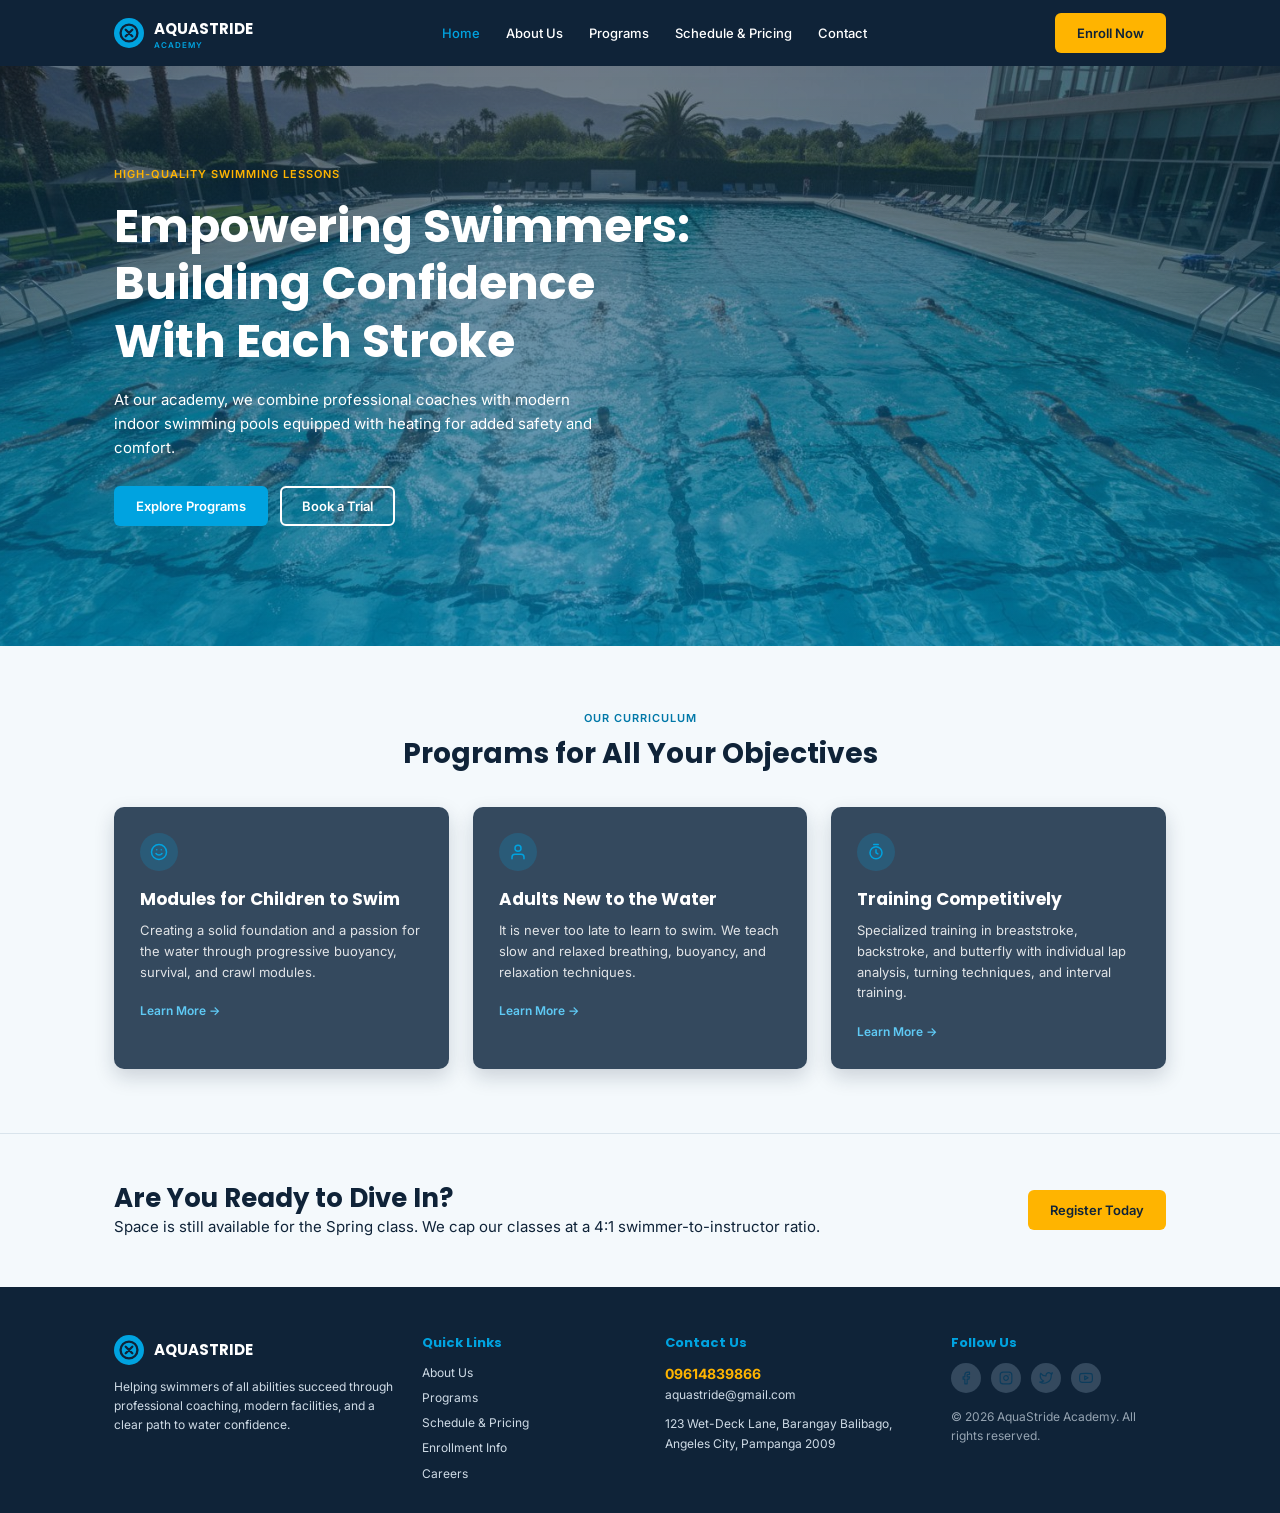
==== index.html @ 5340337c "Build home page" ====
<!DOCTYPE html>
<html lang="en">

<head>
    <meta charset="UTF-8">
    <meta name="viewport" content="width=device-width, initial-scale=1.0">
    <title>Home | AquaStride Academy</title>
    <link rel="icon" href="images/logo.svg">

    <!-- Fonts -->
    <link rel="preconnect" href="https://fonts.googleapis.com">
    <link rel="stylesheet" href="https://fonts.googleapis.com/css2?family=Inter:wght@400;500;600&family=Poppins:wght@600;700&display=swap">

    <!-- Styles -->
    <link rel="stylesheet" href="css/style.css">
</head>

<body>

    <!-- Header and navigation -->
    <header class="site-header">
        <nav class="nav-bar" id="siteNav" aria-label="Main navigation">
            <a class="brand" href="index.html">
                <img src="images/logo.svg" alt="AquaStride Academy logo">
                <span class="brand-text">AQUASTRIDE<small>ACADEMY</small></span>
            </a>

            <button class="menu-button" type="button" aria-expanded="false"
                aria-controls="navList" aria-label="Open menu">
                <span class="menu-line"></span>
                <span class="menu-line"></span>
                <span class="menu-line"></span>
            </button>

            <ul class="nav-list" id="navList">
                <li><a class="nav-link active" href="index.html" aria-current="page">Home</a></li>
                <li><a class="nav-link" href="about.html">About Us</a></li>
                <li><a class="nav-link" href="programs.html">Programs</a></li>
                <li><a class="nav-link" href="schedule.html">Schedule &amp; Pricing</a></li>
                <li><a class="nav-link" href="contact.html">Contact</a></li>
            </ul>

            <a class="btn btn-yellow nav-enroll" href="contact.html">Enroll Now</a>
        </nav>
    </header>

    <main class="page">

        <!-- Home / landing section -->
        <section class="hero" id="home">
            <div class="wrapper">
                <p class="hero-tag">High-quality swimming lessons</p>
                <h1>Empowering Swimmers: Building Confidence With Each Stroke</h1>
                <p class="hero-subtitle">At our academy, we combine professional coaches with modern indoor swimming pools equipped with heating for added safety and comfort.</p>

                <div class="hero-buttons">
                    <a class="btn" href="programs.html">Explore Programs</a>
                    <a class="btn btn-outline" href="contact.html">Book a Trial</a>
                </div>
            </div>
        </section>

        <!-- Programs preview -->
        <section class="section" id="programs">
            <div class="wrapper">
                <p class="eyebrow" style="text-align: center;">Our curriculum</p>
                <h2 class="section-title">Programs for All Your Objectives</h2>

                <div class="card-grid">
                    <article class="program-card">
                        <div class="program-icon"><img src="images/icons/kids.svg" alt=""></div>
                        <h3>Modules for Children to Swim</h3>
                        <p>Creating a solid foundation and a passion for the water through progressive buoyancy, survival, and crawl modules.</p>
                        <a href="programs.html">Learn More →</a>
                    </article>

                    <article class="program-card">
                        <div class="program-icon"><img src="images/icons/adult.svg" alt=""></div>
                        <h3>Adults New to the Water</h3>
                        <p>It is never too late to learn to swim. We teach slow and relaxed breathing, buoyancy, and relaxation techniques.</p>
                        <a href="programs.html">Learn More →</a>
                    </article>

                    <article class="program-card">
                        <div class="program-icon"><img src="images/icons/timer.svg" alt=""></div>
                        <h3>Training Competitively</h3>
                        <p>Specialized training in breaststroke, backstroke, and butterfly with individual lap analysis, turning techniques, and interval training.</p>
                        <a href="programs.html">Learn More →</a>
                    </article>
                </div>
            </div>
        </section>

        <!-- Call to action -->
        <section class="cta">
            <div class="wrapper cta-inner">
                <div>
                    <h2>Are You Ready to Dive In?</h2>
                    <p>Space is still available for the Spring class. We cap our classes at a 4:1 swimmer-to-instructor ratio.</p>
                </div>
                <a class="btn btn-yellow" href="contact.html">Register Today</a>
            </div>
        </section>

    </main>

    <!-- Footer -->
    <footer class="site-footer">
        <div class="wrapper footer-grid">
            <div>
                <div class="brand footer-brand">
                    <img src="images/logo.svg" alt="AquaStride Academy logo">
                    AQUASTRIDE
                </div>
                <p>Helping swimmers of all abilities succeed through professional coaching, modern facilities, and a clear path to water confidence.</p>
            </div>

            <div>
                <h2 class="footer-heading">Quick Links</h2>
                <nav aria-label="Footer links">
                    <ul class="footer-links">
                        <li><a href="about.html">About Us</a></li>
                        <li><a href="programs.html">Programs</a></li>
                        <li><a href="schedule.html">Schedule &amp; Pricing</a></li>
                        <li><a href="contact.html">Enrollment Info</a></li>
                        <li><a href="contact.html">Careers</a></li>
                    </ul>
                </nav>
            </div>

            <div>
                <h2 class="footer-heading">Contact Us</h2>
                <address>
                    <p><a class="footer-phone" href="tel:09614839866">09614839866</a></p>
                    <p><a href="mailto:aquastride@gmail.com">aquastride@gmail.com</a></p>
                    <p class="footer-address">123 Wet-Deck Lane, Barangay Balibago, Angeles City, Pampanga 2009</p>
                </address>
            </div>

            <div>
                <h2 class="footer-heading">Follow Us</h2>
                <ul class="social-list">
                    <li><a class="social-link" href="https://www.facebook.com/" target="_blank" rel="noopener noreferrer" aria-label="Facebook"><img src="images/icons/facebook-dark.svg" alt=""></a></li>
                    <li><a class="social-link" href="https://www.instagram.com/" target="_blank" rel="noopener noreferrer" aria-label="Instagram"><img src="images/icons/instagram-dark.svg" alt=""></a></li>
                    <li><a class="social-link" href="https://twitter.com/" target="_blank" rel="noopener noreferrer" aria-label="Twitter"><img src="images/icons/twitter-dark.svg" alt=""></a></li>
                    <li><a class="social-link" href="https://www.youtube.com/" target="_blank" rel="noopener noreferrer" aria-label="YouTube"><img src="images/icons/youtube-dark.svg" alt=""></a></li>
                </ul>
                <p class="copyright">© 2026 AquaStride Academy. All rights reserved.</p>
            </div>
        </div>
    </footer>

</body>

</html>
---- css/style.css ----
/* AquaStride Academy - main stylesheet */

/* Variables */
:root {
    --navyColor: #0f2338;
    --blueColor: #00a3e0;
    --yellowColor: #ffb400;
    --lightColor: #f4f9fc;
    --slateColor: #34495e;
    --textColor: #0f2338;
    --grayColor: #5b6b7b;
    --lineColor: #d9e4ec;
    --blueTextColor: #0078a8;   /* darker blue so text is easier to read on light backgrounds */
    --lightBlueColor: #5fcaf5;  /* lighter blue for links on dark cards */
    --headingFont: "Poppins", Arial, sans-serif;
    --bodyFont: "Inter", Arial, sans-serif;
}


/* Base styles */
* {
    box-sizing: border-box;
}

html {
    scroll-behavior: smooth;
}


body {
    margin: 0;
    color: var(--textColor);
    background-color: var(--lightColor);
    font: 15px/1.6 var(--bodyFont);
}

h1,
h2,
h3,
h4 {
    margin: 0;
    font-family: var(--headingFont);
    line-height: 1.25;
}

p,
ul,
ol {
    margin: 0;
    padding: 0;
}

figure,
address {
    margin: 0;
    font-style: normal;
}

ul,
ol {
    list-style: none;
}

a {
    color: inherit;
    text-decoration: none;
}

img {
    max-width: 100%;
    display: block;
}

:focus-visible {
    outline: 3px solid var(--yellowColor);
    outline-offset: 3px;
}

.wrapper {
    max-width: 1100px;
    margin: 0 auto;
    padding: 0 24px;
}

.section {
    padding: 64px 0;
}

.eyebrow {
    color: var(--blueTextColor);
    font-size: 11px;
    font-weight: 600;
    letter-spacing: 1px;
    text-transform: uppercase;
}

.section-title {
    margin: 8px 0 36px;
    font-size: 28px;
    text-align: center;
}

.sub-title {
    margin: 44px 0 18px;
    font-size: 19px;
}

.card-grid {
    display: grid;
    grid-template-columns: repeat(3, 1fr);
    gap: 24px;
}

.card {
    padding: 20px;
    background: #fff;
    border-radius: 10px;
    box-shadow: 0 2px 10px rgba(15, 35, 56, 0.08);
}


/* Buttons */
.btn {
    display: inline-block;
    padding: 10px 20px;
    border: 2px solid transparent;
    border-radius: 6px;
    background: var(--blueColor);
    color: #fff;
    font: 600 13px var(--bodyFont);
    text-align: center;
    cursor: pointer;
}

.btn-yellow {
    background: var(--yellowColor);
    color: var(--navyColor);
}

.btn-outline {
    background: transparent;
    border-color: #fff;
}

.btn-dark {
    background: #fff;
    border-color: var(--navyColor);
    color: var(--navyColor);
}


/* Header and Navigation */
.site-header {
    position: sticky;
    top: 0;
    z-index: 10;
    background: var(--navyColor);
    color: #fff;
}

.nav-bar {
    max-width: 1100px;
    height: 66px;
    margin: 0 auto;
    padding: 0 24px;
    display: flex;
    align-items: center;
    justify-content: space-between;
    gap: 16px;
}

.brand {
    display: flex;
    align-items: center;
    gap: 10px;
    font: 700 15px var(--headingFont);
}

.brand img {
    width: 30px;
    height: 30px;
}

.brand-text small {
    display: block;
    color: var(--blueColor);
    font: 600 8px var(--bodyFont);
    letter-spacing: 1px;
}

.nav-list {
    display: flex;
    gap: 26px;
}

.nav-link {
    font-size: 13px;
    font-weight: 500;
}

.nav-link:hover,
.nav-link.active {
    color: var(--blueColor);
}

.menu-button {
    display: none;
    padding: 8px;
    background: none;
    border: 0;
    cursor: pointer;
}

.menu-line {
    display: block;
    width: 22px;
    height: 2px;
    margin: 5px 0;
    background: #fff;
}


/* Home hero */
.hero {
    padding: 100px 0 120px;
    color: #fff;
    background:
        linear-gradient(rgba(15, 35, 56, 0.55), rgba(0, 110, 160, 0.65)),
        url("../images/home-hero.jpg") center / cover;
}

.hero-tag {
    color: var(--yellowColor);
    font-size: 11px;
    font-weight: 600;
    letter-spacing: 1px;
    text-transform: uppercase;
}

.hero h1 {
    max-width: 580px;
    margin: 14px 0 18px;
    font-size: 46px;
}

.hero-subtitle {
    max-width: 480px;
}

.hero-buttons {
    display: flex;
    gap: 12px;
    margin-top: 26px;
}


/* Home - program cards */
.program-card {
    padding: 26px;
    background: var(--slateColor);
    color: #fff;
    border-radius: 10px;
    box-shadow: 0 8px 20px rgba(15, 35, 56, 0.18);
}

.program-icon {
    width: 38px;
    height: 38px;
    margin-bottom: 18px;
    display: flex;
    align-items: center;
    justify-content: center;
    background: rgba(0, 163, 224, 0.2);
    border-radius: 50%;
}

.program-icon img {
    width: 18px;
    height: 18px;
}

.program-card h3 {
    margin-bottom: 10px;
    font-size: 17px;
}

.program-card p {
    margin-bottom: 16px;
    font-size: 13px;
    opacity: 0.85;
}

.program-card a {
    color: var(--lightBlueColor);
    font-size: 12px;
    font-weight: 600;
}


/* Home - call to action */
.cta {
    border-top: 1px solid var(--lineColor);
}

.cta-inner {
    display: flex;
    align-items: center;
    justify-content: space-between;
    gap: 20px;
    padding-top: 48px;
    padding-bottom: 48px;
}

.cta h2 {
    font-size: 26px;
}


/* Social icons */
.social-list {
    display: flex;
    gap: 10px;
}

.social-link {
    width: 30px;
    height: 30px;
    display: flex;
    align-items: center;
    justify-content: center;
    background: var(--slateColor);
    border-radius: 50%;
}

.social-link img {
    width: 14px;
    height: 14px;
}

/* outlined version used on the contact page */
.social-list-outline .social-link {
    background: transparent;
    border: 1.5px solid var(--blueColor);
}


/* Footer */
.site-footer {
    padding: 48px 0 24px;
    background: var(--navyColor);
    color: #cfdbe6;
    font-size: 12px;
}

.footer-grid {
    display: grid;
    grid-template-columns: 1.3fr 1fr 1.2fr 1fr;
    gap: 28px;
}

.footer-brand {
    margin-bottom: 12px;
    color: #fff;
}

.footer-heading {
    margin-bottom: 12px;
    color: var(--blueColor);
    font-size: 13px;
}

.footer-links li {
    margin-bottom: 6px;
}

.footer-links a:hover {
    color: var(--blueColor);
}

.footer-phone {
    color: var(--yellowColor);
    font-size: 14px;
    font-weight: 700;
}

.footer-address {
    margin-top: 10px;
}

.copyright {
    margin-top: 14px;
    opacity: 0.7;
}
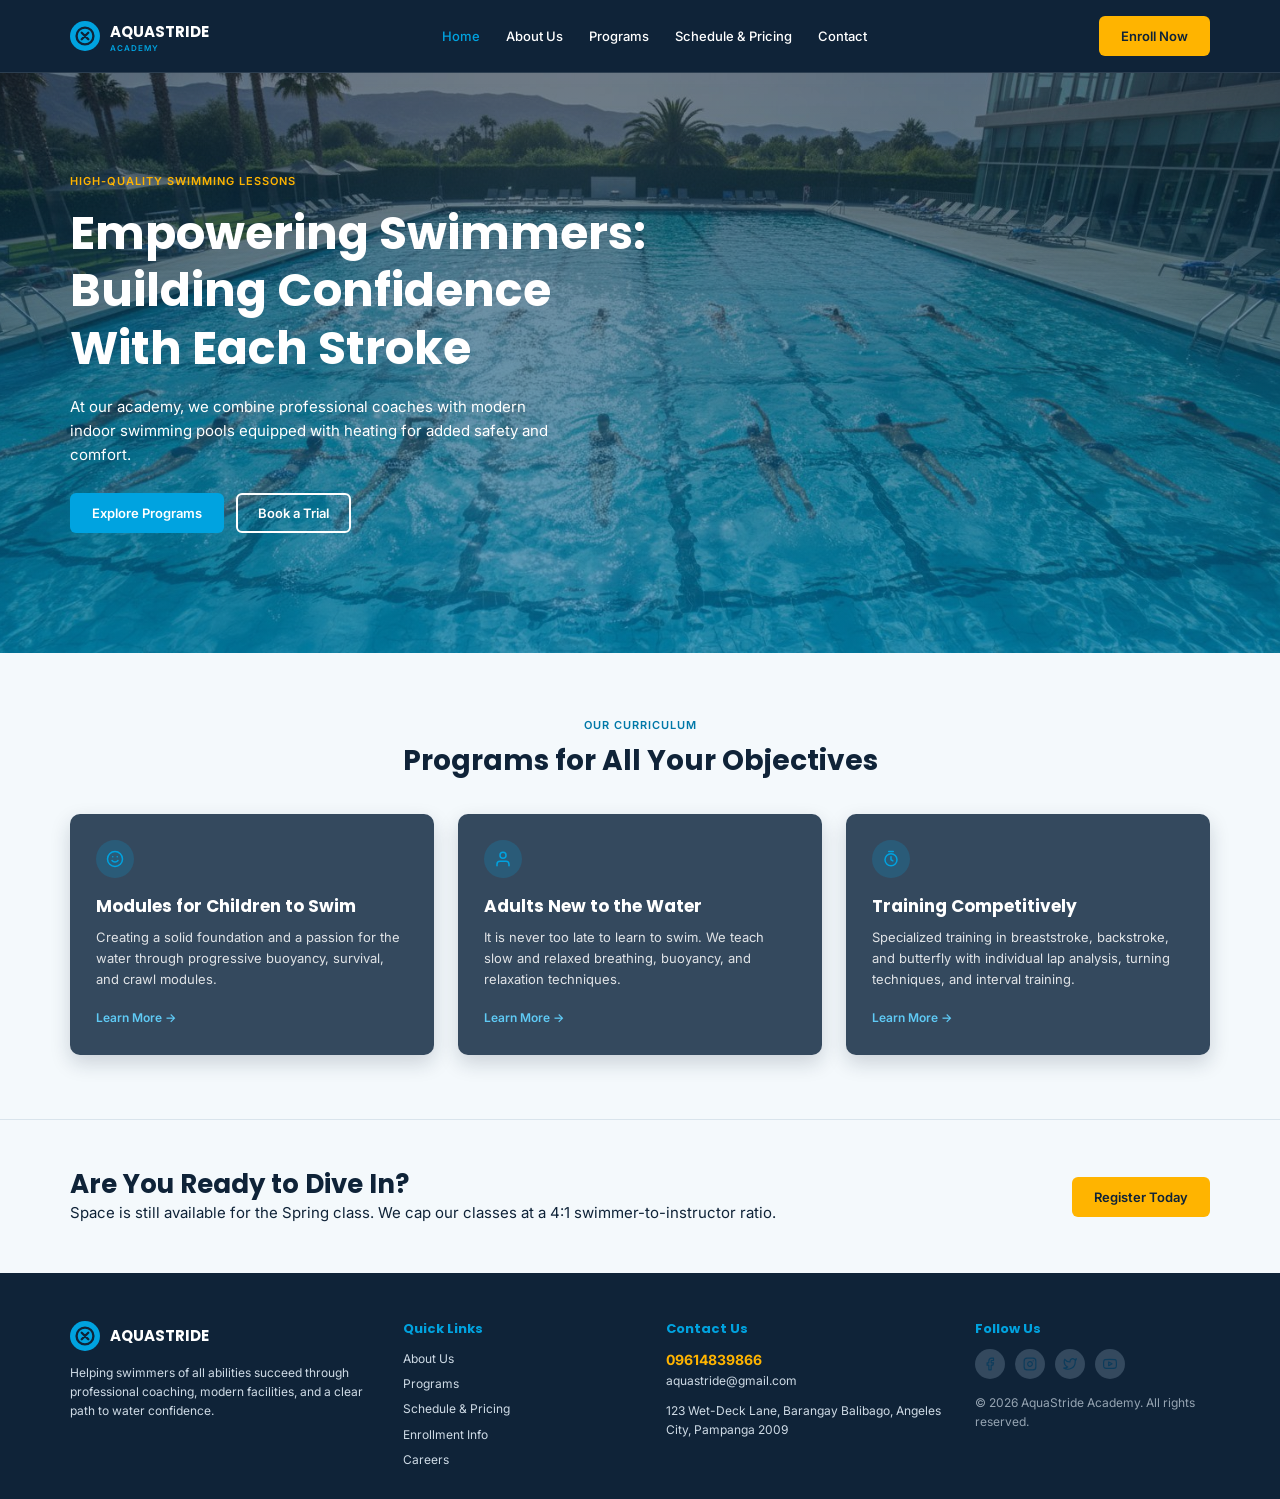
==== commit 3a1c1fca: "Link main.js to all pages" ====
--- a/index.html
+++ b/index.html
@@ -150,6 +150,8 @@
         </div>
     </footer>
 
+    <!-- Script -->
+    <script src="js/main.js"></script>
 </body>
 
 </html>
--- a/css/style.css
+++ b/css/style.css
@@ -77,7 +77,7 @@
 }
 
 .wrapper {
-    max-width: 1100px;
+    max-width: 1188px;
     margin: 0 auto;
     padding: 0 24px;
 }
@@ -156,11 +156,12 @@
     z-index: 10;
     background: var(--navyColor);
     color: #fff;
+    border-bottom: 1px solid rgba(255, 255, 255, 0.12);
 }
 
 .nav-bar {
-    max-width: 1100px;
-    height: 66px;
+    max-width: 1188px;
+    height: 72px;
     margin: 0 auto;
     padding: 0 24px;
     display: flex;
@@ -254,6 +255,60 @@
 }
 
 
+/* Page banners (about, programs, schedule, contact) */
+.page-banner {
+    display: flex;
+    align-items: center;
+    min-height: 214px;
+    padding: 32px 0;
+    color: #fff;
+    background-color: var(--navyColor);
+    background-size: cover;
+    background-position: center;
+}
+
+.banner-about {
+    background-image: linear-gradient(rgba(15, 35, 56, 0.82), rgba(15, 35, 56, 0.82)), url("../images/about-banner.jpg");
+}
+
+.banner-programs {
+    background-image: linear-gradient(rgba(15, 35, 56, 0.8), rgba(15, 35, 56, 0.8)), url("../images/programs-banner.jpg");
+}
+
+.banner-schedule {
+    background-image: linear-gradient(rgba(15, 35, 56, 0.8), rgba(15, 35, 56, 0.8)), url("../images/schedule-banner.jpg");
+}
+
+.banner-contact {
+    background-image: linear-gradient(rgba(15, 35, 56, 0.85), rgba(15, 35, 56, 0.85)), url("../images/contact-banner.jpg");
+}
+
+.breadcrumb {
+    margin-bottom: 8px;
+    color: var(--blueColor);
+    font-size: 12px;
+    font-weight: 500;
+}
+
+.breadcrumb ol {
+    display: flex;
+    gap: 8px;
+}
+
+.breadcrumb li + li::before {
+    content: ">";
+    margin-right: 8px;
+}
+
+.page-banner .wrapper {
+    width: 100%;
+}
+
+.page-banner h1 {
+    font-size: 36px;
+}
+
+
 /* Home - program cards */
 .program-card {
     padding: 26px;
@@ -316,6 +371,463 @@
 }
 
 
+/* About page */
+.about-layout {
+    display: grid;
+    grid-template-columns: 1fr 1fr;
+    grid-template-areas:
+        "intro video"
+        "coaches video";
+    column-gap: 40px;
+    align-items: start;
+}
+
+.about-intro {
+    grid-area: intro;
+}
+
+.about-coaches {
+    grid-area: coaches;
+}
+
+.about-video {
+    grid-area: video;
+}
+
+.about-title {
+    margin-bottom: 12px;
+    font-size: 22px;
+}
+
+.value-list {
+    display: flex;
+    flex-wrap: wrap;
+    gap: 8px;
+}
+
+.value-item {
+    padding: 5px 14px;
+    background: #fff;
+    border: 1px solid var(--lineColor);
+    border-radius: 20px;
+    font-size: 12px;
+    font-weight: 600;
+}
+
+.value-item::before {
+    content: "";
+    display: inline-block;
+    width: 13px;
+    height: 13px;
+    margin-right: 8px;
+    vertical-align: -2px;
+    background: url("../images/icons/check.svg") center / contain no-repeat;
+}
+
+.coach-card {
+    display: flex;
+    align-items: center;
+    gap: 12px;
+    margin-bottom: 12px;
+    padding: 14px 16px;
+}
+
+.coach-card img {
+    width: 42px;
+    height: 42px;
+    border-radius: 50%;
+    object-fit: cover;
+}
+
+.coach-card h3 {
+    font-size: 13px;
+}
+
+.coach-card p {
+    color: var(--grayColor);
+    font-size: 11px;
+}
+
+.coach-tag {
+    margin-left: auto;
+    padding: 3px 10px;
+    background: rgba(0, 163, 224, 0.15);
+    color: #0786b8;
+    border-radius: 4px;
+    font-size: 10px;
+    font-weight: 600;
+}
+
+.video-frame {
+    position: relative;
+    aspect-ratio: 16 / 9;
+    border-radius: 10px;
+    overflow: hidden;
+    background: var(--navyColor);
+}
+
+.video-frame video {
+    position: absolute;
+    top: 0;
+    left: 0;
+    width: 100%;
+    height: 100%;
+    object-fit: cover;
+}
+
+.audio-label {
+    margin-top: 16px;
+    font-size: 12px;
+    font-weight: 600;
+}
+
+.audio-player {
+    width: 100%;
+    margin-top: 6px;
+}
+
+.video-caption {
+    margin-top: 10px;
+    color: var(--grayColor);
+    font-size: 12px;
+}
+
+
+/* Programs page */
+.masterclass {
+    display: grid;
+    grid-template-columns: 9fr 11fr;
+    background: var(--slateColor);
+    color: #fff;
+    border-radius: 10px;
+    overflow: hidden;
+}
+
+.masterclass img {
+    width: 100%;
+    height: 100%;
+    min-height: 240px;
+    object-fit: cover;
+}
+
+.masterclass-text {
+    padding: 34px;
+}
+
+.masterclass-text h3 {
+    margin: 14px 0 10px;
+    font-size: 22px;
+}
+
+.masterclass-text p {
+    font-size: 13px;
+    opacity: 0.85;
+}
+
+.badge {
+    display: inline-block;
+    padding: 3px 8px;
+    background: var(--yellowColor);
+    color: var(--navyColor);
+    border-radius: 3px;
+    font-size: 9px;
+    font-weight: 700;
+    text-transform: uppercase;
+}
+
+.masterclass-action {
+    display: flex;
+    flex-wrap: wrap;
+    align-items: center;
+    gap: 14px;
+    margin-top: 20px;
+    font-size: 12px;
+}
+
+.course-top {
+    display: flex;
+    align-items: center;
+    justify-content: space-between;
+    margin-bottom: 14px;
+}
+
+.course-top h3 {
+    font-size: 15px;
+}
+
+.course-age {
+    padding: 3px 8px;
+    background: rgba(0, 163, 224, 0.15);
+    color: #0786b8;
+    border-radius: 3px;
+    font-size: 9px;
+    font-weight: 600;
+}
+
+.course-image {
+    width: 100%;
+    height: 170px;
+    margin-bottom: 18px;
+    border-radius: 6px;
+    object-fit: cover;
+}
+
+.check-list {
+    margin-bottom: 20px;
+}
+
+.check-list li {
+    margin-bottom: 8px;
+    font-size: 11px;
+    font-weight: 600;
+    text-transform: uppercase;
+}
+
+.check-list li::before {
+    content: "";
+    display: inline-block;
+    width: 13px;
+    height: 13px;
+    margin-right: 8px;
+    vertical-align: -2px;
+    background: url("../images/icons/check.svg") center / contain no-repeat;
+}
+
+
+/* Schedule and pricing page */
+.table-wrap {
+    overflow-x: auto;
+    background: #fff;
+    border: 2px solid var(--navyColor);
+    border-radius: 8px;
+}
+
+.schedule-table {
+    width: 100%;
+    min-width: 620px;
+    border-collapse: collapse;
+    font-size: 13px;
+}
+
+.schedule-table th {
+    padding: 14px 18px;
+    background: var(--navyColor);
+    color: #fff;
+    text-align: left;
+}
+
+.schedule-table td {
+    padding: 14px 18px;
+    border-top: 1px solid var(--lineColor);
+}
+
+.schedule-table tr:nth-child(even) td {
+    background: rgba(0, 163, 224, 0.06);
+}
+
+.schedule-table td:first-child {
+    font-weight: 700;
+}
+
+.schedule-table th:last-child,
+.schedule-table td:last-child {
+    text-align: right;
+}
+
+.schedule-table td:last-child {
+    color: var(--blueTextColor);
+    font-weight: 700;
+}
+
+.plan {
+    display: flex;
+    flex-direction: column;
+    padding: 26px;
+    background: #fff;
+    border-top: 4px solid var(--blueColor);
+    border-radius: 6px;
+    box-shadow: 0 4px 16px rgba(15, 35, 56, 0.1);
+}
+
+.plan-popular {
+    border-top-color: var(--yellowColor);
+    box-shadow: 0 10px 28px rgba(15, 35, 56, 0.18);
+}
+
+.plan-family {
+    border-top-color: var(--navyColor);
+}
+
+.plan h3 {
+    display: flex;
+    align-items: center;
+    justify-content: space-between;
+    font-size: 18px;
+}
+
+.plan-label {
+    padding: 3px 7px;
+    background: var(--yellowColor);
+    color: var(--navyColor);
+    border-radius: 3px;
+    font-size: 8px;
+}
+
+.price {
+    margin: 14px 0 18px;
+    font: 700 32px var(--headingFont);
+}
+
+.price small {
+    color: var(--grayColor);
+    font: 400 12px var(--bodyFont);
+}
+
+.plan .check-list {
+    flex: 1;
+}
+
+.plan .check-list li {
+    font-size: 12px;
+    font-weight: 400;
+    text-transform: none;
+}
+
+
+/* Contact page */
+.contact-layout {
+    display: grid;
+    grid-template-columns: 1fr 1fr;
+    gap: 40px;
+    align-items: start;
+}
+
+.contact-text {
+    margin-bottom: 22px;
+}
+
+.info-row {
+    display: flex;
+    align-items: center;
+    gap: 12px;
+    margin-bottom: 14px;
+    font-size: 13px;
+}
+
+.info-icon {
+    width: 28px;
+    height: 28px;
+    flex-shrink: 0;
+    display: flex;
+    align-items: center;
+    justify-content: center;
+    background: #d4eefa;
+    border-radius: 50%;
+}
+
+.info-icon img {
+    width: 14px;
+    height: 14px;
+}
+
+.info-icon-yellow {
+    background: var(--yellowColor);
+}
+
+.phone-number {
+    font-size: 17px;
+    font-weight: 700;
+}
+
+.map-box {
+    position: relative;
+    margin: 22px 0;
+    border-radius: 10px;
+    overflow: hidden;
+}
+
+.map-box img {
+    width: 100%;
+    height: 190px;
+    object-fit: cover;
+}
+
+.map-label {
+    position: absolute;
+    top: 14px;
+    left: 14px;
+    padding: 9px 12px;
+    background: var(--slateColor);
+    color: #fff;
+    border-radius: 5px;
+    font-size: 11px;
+    font-weight: 600;
+}
+
+.enroll-form {
+    padding: 28px;
+}
+
+.enroll-form h2 {
+    font-size: 19px;
+}
+
+.form-note {
+    margin-bottom: 8px;
+    color: var(--grayColor);
+    font-size: 12px;
+}
+
+.enroll-form label {
+    display: block;
+    margin: 14px 0 6px;
+    font-size: 11px;
+    font-weight: 600;
+}
+
+.enroll-form input,
+.enroll-form select,
+.enroll-form textarea {
+    width: 100%;
+    padding: 11px 12px;
+    background: #fff;
+    border: 1px solid var(--lineColor);
+    border-radius: 6px;
+    font: 13px var(--bodyFont);
+}
+
+.enroll-form input:focus,
+.enroll-form select:focus,
+.enroll-form textarea:focus {
+    outline: 2px solid var(--blueColor);
+}
+
+.enroll-form textarea {
+    min-height: 84px;
+    resize: vertical;
+}
+
+.form-buttons {
+    display: flex;
+    gap: 12px;
+    margin-top: 18px;
+}
+
+.form-buttons .btn {
+    flex: 1;
+}
+
+.form-message {
+    display: none;
+    margin-top: 14px;
+    padding: 12px;
+    background: #e1f6ea;
+    color: #14633a;
+    border-radius: 6px;
+    font-size: 13px;
+}
+
+
 /* Social icons */
 .social-list {
     display: flex;
@@ -391,3 +903,241 @@
     margin-top: 14px;
     opacity: 0.7;
 }
+
+
+/* Tablet (up to 1024px) */
+@media (max-width: 1024px) {
+    .page-banner {
+        min-height: 170px;
+    }
+
+    .nav-list {
+        gap: 18px;
+    }
+
+    .hero {
+        padding: 80px 0 90px;
+    }
+
+    .hero h1 {
+        font-size: 38px;
+    }
+
+    .about-layout {
+        grid-template-columns: 1fr;
+        grid-template-areas:
+            "intro"
+            "video"
+            "coaches";
+        row-gap: 32px;
+    }
+
+    .masterclass {
+        grid-template-columns: 1fr;
+    }
+
+    .masterclass img {
+        height: 280px;
+    }
+
+    /* course and pricing cards go one per row */
+    .course-grid,
+    .plan-grid {
+        grid-template-columns: 1fr;
+    }
+
+    .course-image {
+        height: 220px;
+    }
+
+    .contact-layout {
+        grid-template-columns: 1fr;
+    }
+
+    .footer-grid {
+        grid-template-columns: 1fr 1fr;
+    }
+}
+
+
+/* Mobile (up to 767px) */
+@media (max-width: 767px) {
+    .section {
+        padding: 44px 0;
+    }
+
+    .wrapper,
+    .nav-bar {
+        padding: 0 18px;
+    }
+
+    /* hamburger menu replaces the links */
+    .menu-button {
+        display: block;
+    }
+
+    .nav-enroll {
+        display: none;
+    }
+
+    .nav-list {
+        display: none;
+        position: absolute;
+        top: 72px;
+        left: 0;
+        right: 0;
+        flex-direction: column;
+        gap: 16px;
+        padding: 18px;
+        background: var(--navyColor);
+        border-top: 1px solid var(--slateColor);
+    }
+
+    .nav-list.open {
+        display: flex;
+    }
+
+    .hero {
+        padding: 56px 0 64px;
+    }
+
+    .hero h1 {
+        font-size: 30px;
+    }
+
+    .hero-buttons {
+        flex-direction: column;
+    }
+
+    .page-banner {
+        min-height: 150px;
+        padding: 28px 0;
+    }
+
+    .page-banner h1 {
+        font-size: 26px;
+    }
+
+    .section-title {
+        font-size: 23px;
+    }
+
+    .card-grid {
+        grid-template-columns: 1fr;
+    }
+
+    .cta-inner {
+        flex-direction: column;
+        align-items: stretch;
+    }
+
+    .about-layout {
+        grid-template-areas:
+            "intro"
+            "coaches"
+            "video";
+    }
+
+    .value-list {
+        flex-direction: column;
+    }
+
+    .value-item {
+        border-radius: 8px;
+        padding: 10px 14px;
+    }
+
+    .masterclass-text {
+        padding: 24px;
+    }
+
+    .masterclass-text h3 {
+        font-size: 19px;
+    }
+
+    .masterclass-action .btn {
+        width: 100%;
+    }
+
+    /* timetable turns into one card for each class */
+    .table-wrap {
+        overflow: visible;
+        background: none;
+        border: 0;
+    }
+
+    .schedule-table {
+        min-width: 0;
+    }
+
+    .schedule-table thead {
+        display: none;
+    }
+
+    .schedule-table,
+    .schedule-table tbody,
+    .schedule-table tr,
+    .schedule-table td {
+        display: block;
+        width: 100%;
+    }
+
+    .schedule-table tr {
+        position: relative;
+        margin-bottom: 12px;
+        padding: 14px 16px;
+        background: #fff;
+        border: 1px solid var(--lineColor);
+        border-radius: 8px;
+    }
+
+    .schedule-table td,
+    .schedule-table tr:nth-child(even) td {
+        padding: 0;
+        background: none;
+        border: 0;
+        text-align: left;
+    }
+
+    .schedule-table td[data-label]::before {
+        content: attr(data-label);
+        display: block;
+        margin-top: 8px;
+        color: var(--grayColor);
+        font-size: 11px;
+        font-weight: 400;
+    }
+
+    .schedule-table tr:nth-child(n) td:last-child {
+        text-align: left;
+    }
+
+    .schedule-table tr:nth-child(n) td[data-label="Age Group"] {
+        position: absolute;
+        top: 14px;
+        right: 16px;
+        width: auto;
+        padding: 2px 8px;
+        background: rgba(0, 163, 224, 0.15);
+        color: #0786b8;
+        border-radius: 3px;
+        font-size: 10px;
+        font-weight: 600;
+    }
+
+    .schedule-table td[data-label="Age Group"]::before {
+        content: "Age ";
+        display: inline;
+        margin: 0;
+        color: inherit;
+        font-size: inherit;
+    }
+
+    .form-buttons {
+        flex-direction: column;
+    }
+
+    .footer-grid {
+        grid-template-columns: 1fr;
+    }
+}
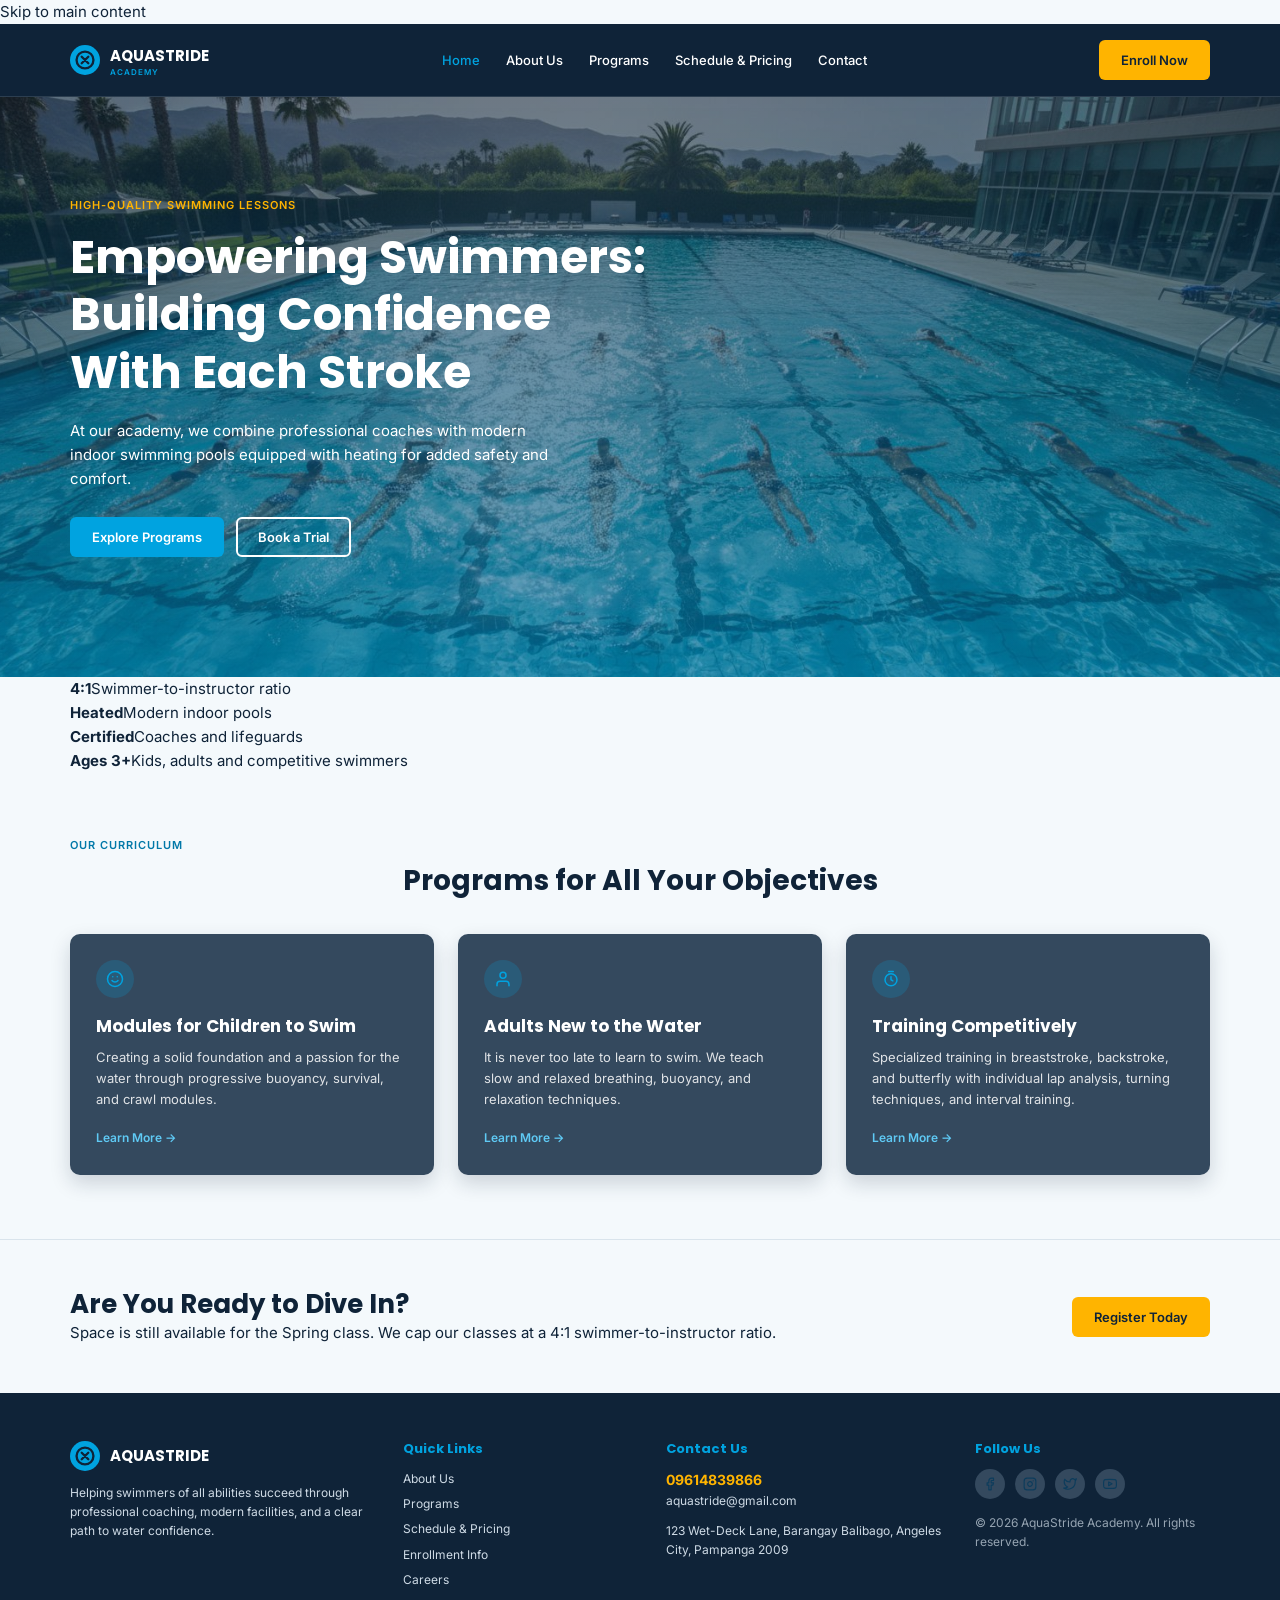
==== commit af7c37d6: "Add skip link, descriptions, table caption and facts section" ====
--- a/index.html
+++ b/index.html
@@ -1,9 +1,12 @@
 <!DOCTYPE html>
+<!-- AquaStride Academy - Home page -->
 <html lang="en">
 
 <head>
     <meta charset="UTF-8">
     <meta name="viewport" content="width=device-width, initial-scale=1.0">
+    <meta name="description" content="AquaStride Academy offers professional swimming lessons for kids, adults and competitive swimmers in modern heated indoor pools in Angeles City, Pampanga.">
+    <meta name="theme-color" content="#0f2338">
     <title>Home | AquaStride Academy</title>
     <link rel="icon" href="images/logo.svg">
 
@@ -16,6 +19,8 @@
 </head>
 
 <body>
+
+    <a class="skip-link" href="#mainContent">Skip to main content</a>
 
     <!-- Header and navigation -->
     <header class="site-header">
@@ -44,7 +49,7 @@
         </nav>
     </header>
 
-    <main class="page">
+    <main class="page" id="mainContent">
 
         <!-- Home / landing section -->
         <section class="hero" id="home">
@@ -60,10 +65,22 @@
             </div>
         </section>
 
+        <!-- Why choose us -->
+        <section class="facts" aria-label="Why choose AquaStride">
+            <div class="wrapper">
+                <ul class="facts-list">
+                    <li class="fact"><strong>4:1</strong><span>Swimmer-to-instructor ratio</span></li>
+                    <li class="fact"><strong>Heated</strong><span>Modern indoor pools</span></li>
+                    <li class="fact"><strong>Certified</strong><span>Coaches and lifeguards</span></li>
+                    <li class="fact"><strong>Ages 3+</strong><span>Kids, adults and competitive swimmers</span></li>
+                </ul>
+            </div>
+        </section>
+
         <!-- Programs preview -->
         <section class="section" id="programs">
             <div class="wrapper">
-                <p class="eyebrow" style="text-align: center;">Our curriculum</p>
+                <p class="eyebrow eyebrow-center">Our curriculum</p>
                 <h2 class="section-title">Programs for All Your Objectives</h2>
 
                 <div class="card-grid">
@@ -71,21 +88,21 @@
                         <div class="program-icon"><img src="images/icons/kids.svg" alt=""></div>
                         <h3>Modules for Children to Swim</h3>
                         <p>Creating a solid foundation and a passion for the water through progressive buoyancy, survival, and crawl modules.</p>
-                        <a href="programs.html">Learn More →</a>
+                        <a href="programs.html#kids-course">Learn More →</a>
                     </article>
 
                     <article class="program-card">
                         <div class="program-icon"><img src="images/icons/adult.svg" alt=""></div>
                         <h3>Adults New to the Water</h3>
                         <p>It is never too late to learn to swim. We teach slow and relaxed breathing, buoyancy, and relaxation techniques.</p>
-                        <a href="programs.html">Learn More →</a>
+                        <a href="programs.html#adult-course">Learn More →</a>
                     </article>
 
                     <article class="program-card">
                         <div class="program-icon"><img src="images/icons/timer.svg" alt=""></div>
                         <h3>Training Competitively</h3>
                         <p>Specialized training in breaststroke, backstroke, and butterfly with individual lap analysis, turning techniques, and interval training.</p>
-                        <a href="programs.html">Learn More →</a>
+                        <a href="programs.html#masterclass">Learn More →</a>
                     </article>
                 </div>
             </div>
